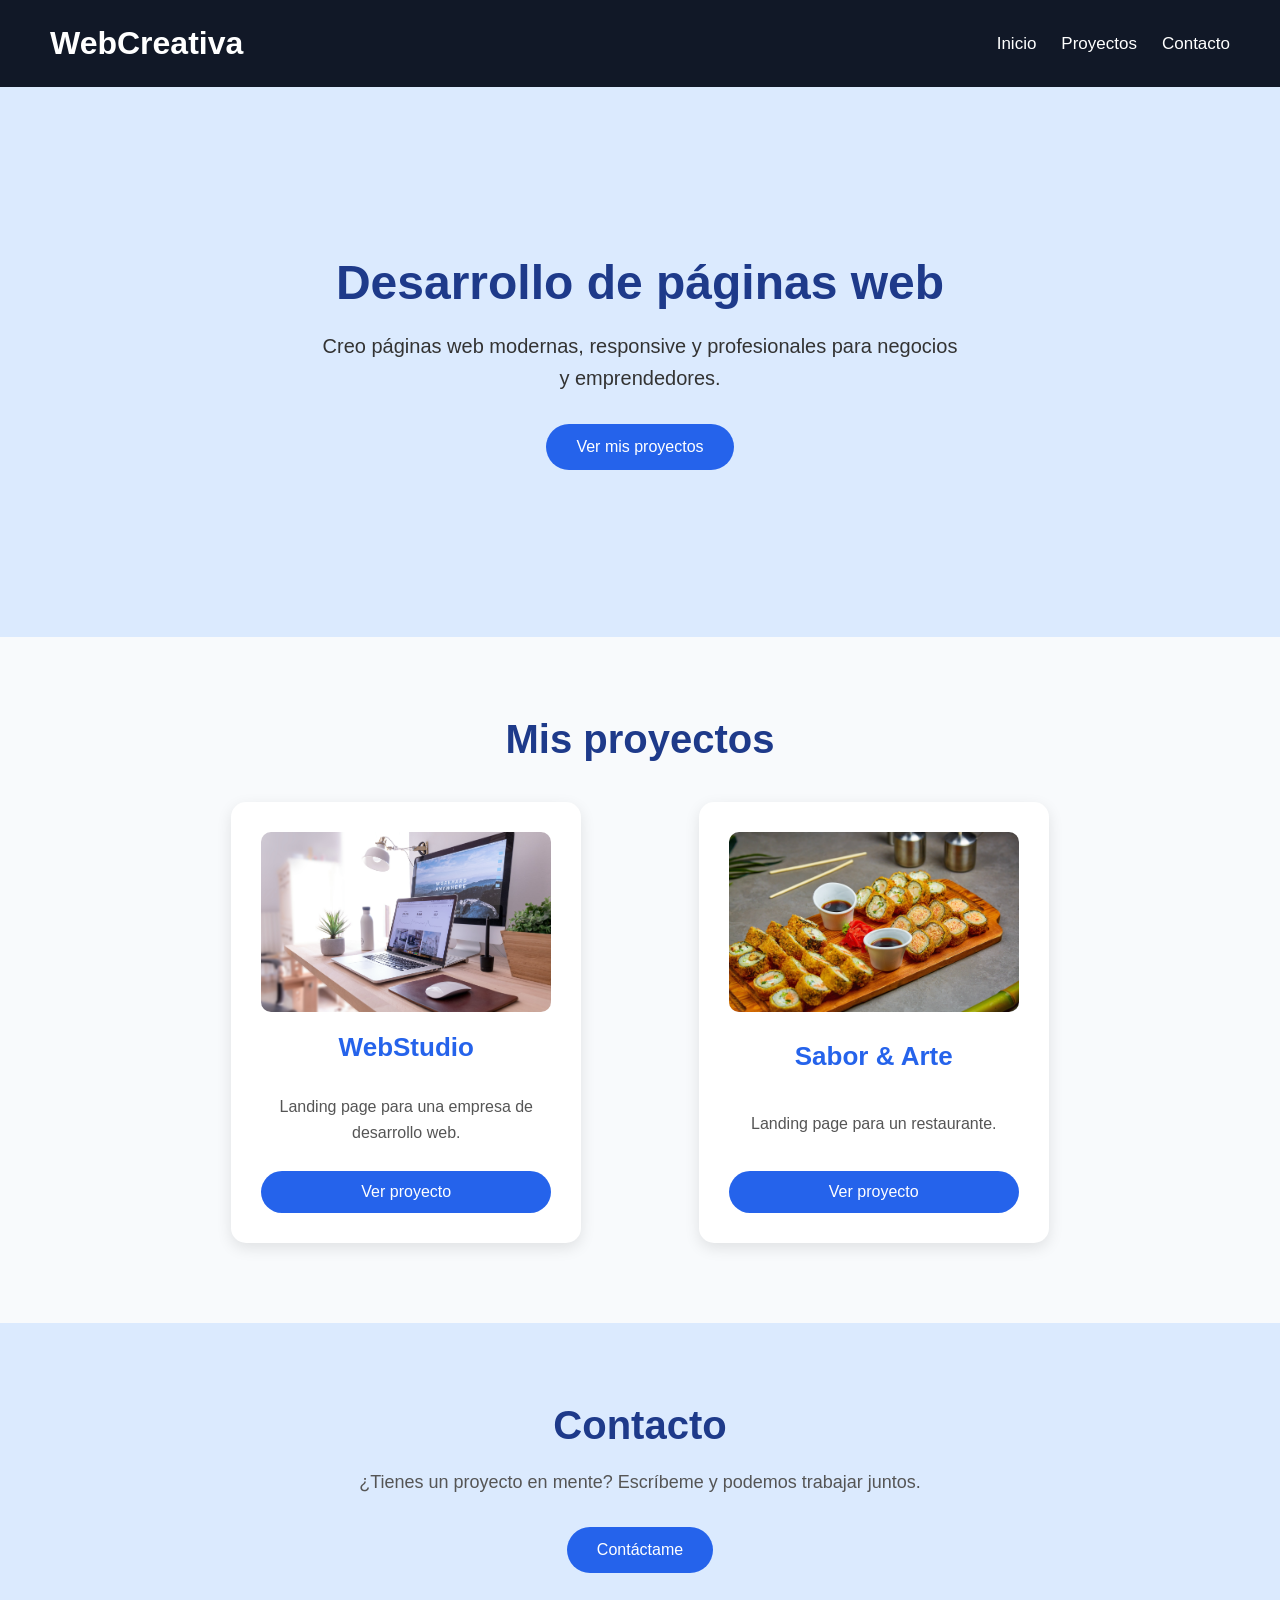
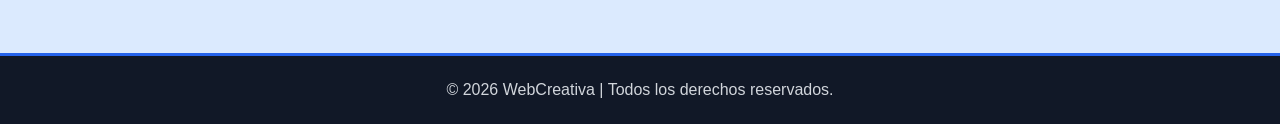
==== index.html @ 2a3e49f8 "Update index.html" ====
<!DOCTYPE html>
<html lang="es">
<head>
    <meta charset="UTF-8">
    <meta name="viewport" content="width=device-width, initial-scale=1.0">
    <meta name="description" content="WebCreativa: desarrollo de páginas web modernas, responsive y profesionales para negocios y emprendedores.">
    <meta name="keywords" content="desarrollo web, páginas web, diseño web, landing pages, WebCreativa">
    <title>WebCreativa | Desarrollo Web</title>
    <link rel="stylesheet" href="css/estilos.css">
</head>
<body>

    <header>
        <h1>WebCreativa</h1>

        <nav>
            <a href="#inicio">Inicio</a>
            <a href="#proyectos">Proyectos</a>
            <a href="#contacto">Contacto</a>
        </nav>
    </header>

    <main>

        <section id="inicio">
    <h2>Desarrollo de páginas web</h2>

    <p>
        Creo páginas web modernas, responsive y profesionales
        para negocios y emprendedores.
    </p>

    <a href="#proyectos" class="boton-hero">
        Ver mis proyectos
    </a>
</section>

    <section id="proyectos">
    <h2>Mis proyectos</h2>

    <div class="proyectos">

        <div class="proyecto-card">
            <img src="img/webstudio.jpg" alt="Vista previa del proyecto WebStudio" loading="lazy">       

            <h3>WebStudio</h3>

            <p>
                Landing page para una empresa de desarrollo web.
            </p>

            <a href="landing-pages/landing-02-webstudio/" target="_blank" rel="noopener noreferrer">
                Ver proyecto
            </a>
        </div>

        <div class="proyecto-card">
            <img src="img/sabor-arte.jpg" alt="Vista previa del proyecto Sabor & Arte" loading="lazy">

           <h3>Sabor & Arte</h3>

<p>
    Landing page para un restaurante.
</p>

<a href="landing-pages/landing-03-sabor-arte/" target="_blank" rel="noopener noreferrer">
    Ver proyecto
</a>
</div>

</div>

</section>
        
    <section id="contacto">
        
    <h2>Contacto</h2>

    <p>
        ¿Tienes un proyecto en mente? Escríbeme y podemos trabajar juntos.
    </p>

    <a href="mailto:contacto@webcreativa.com">
        Contáctame
    </a>
</section>

    </main>

    <footer>
        <p>© 2026 WebCreativa | Todos los derechos reservados.</p>
    </footer>

</body>
</html>
---- css/estilos.css ----
/* =========================
        RESET GENERAL
========================= */

* {
    box-sizing: border-box;
}

body {
    margin: 0;
    overflow-x: hidden;
    font-family: Arial, sans-serif;
    background-color: #f4f4f4;
    color: #333;
}

/* =========================
        HEADER
========================= */
                
header {
    background-color: #111827;
    padding: 25px 50px;
    display: flex;
    justify-content: space-between;
    align-items: center;
}

header h1 {
    color: white;
    margin: 0;
    font-size: 32px;
    transition: color 0.3s, transform 0.3s;
}

header h1:hover {
    color: #60a5fa;
    transform: scale(1.05);
}

nav {
    display: flex;
    gap: 25px;
}

nav a {
    color: white;
    text-decoration: none;
    font-size: 17px;
    transition: color 0.3s;
}

nav a:hover {
    color: #60a5fa;
}

nav a:focus-visible {
    outline: 2px solid #60a5fa;
    outline-offset: 4px;
}

/* =========================
        HERO
========================= */

#inicio {                
    min-height: 550px;
    background-color: #dbeafe;
    display: flex;
    flex-direction: column;
    justify-content: center;
    align-items: center;
    text-align: center;
    padding: 60px 20px;
}

#inicio h2 {
    font-size: 48px;
    color: #1e3a8a;
    margin: 0 0 20px;
    max-width: 800px;
}

#inicio p {
    font-size: 20px;
    line-height: 1.6;
    max-width: 650px;
    margin: 0;
}

/* =========================
        PROYECTOS
========================= */

#proyectos {
    padding: 80px 40px;
    text-align: center;
    background-color: #f8fafc;
}

#proyectos h2 {
    font-size: 40px;
    color: #1e3a8a;
    margin: 0 0 40px;
}

/* =========================
        CONTENEDOR PROYECTOS
========================= */

.proyectos {
    display: flex;
    justify-content: center;
    gap: 35px;
    flex-wrap: wrap;
    max-width: 900px;
    margin: 0 auto;
}

.proyecto-card {
    background-color: white;
    max-width: 350px;
    width: 100%;
    min-height: 400px;
    display: flex;
    flex-direction: column;
    justify-content: space-between;
    margin: 0 auto;
    padding: 30px;
    border-radius: 15px;
    box-shadow: 0 5px 15px rgba(0, 0, 0, 0.1);
    transition: transform 0.3s, box-shadow 0.3s;
    animation: aparecer 0.8s ease;
}

.proyecto-card img {
    width: 100%;
    height: 180px;
    object-fit: cover;
    border-radius: 10px;
    margin-bottom: 20px;
}

.proyecto-card:hover {
    transform: translateY(-8px);
    box-shadow: 0 10px 25px rgba(0, 0, 0, 0.15);
}

#proyectos h3 {
    font-size: 26px;
    color: #2563eb;
    margin: 0 0 15px;
}       

#proyectos p {
    color: #555;
    font-size: 16px;
    line-height: 1.6;
}

#proyectos a {
    display: inline-block;
    margin-top: 10px;
    padding: 12px 25px;
    background-color: #2563eb;
    color: white;
    text-decoration: none;
    border-radius: 25px;
    transition: background-color 0.3s, transform 0.3s, box-shadow 0.3s;
}

#proyectos a:hover {
    background-color: #1d4ed8;
    transform: translateY(-2px);
    box-shadow: 0 5px 15px rgba(37, 99, 235, 0.3);
}

#proyectos a:focus-visible {
    outline: 2px solid #1e3a8a;
    outline-offset: 4px;
}

/* =========================
        BOTÓN HERO
========================= */

.boton-hero {
    display: inline-block;
    margin-top: 30px;
    padding: 14px 30px;
    background-color: #2563eb;
    color: white;
    text-decoration: none;
    border-radius: 25px;
    transition: background-color 0.3s, transform 0.3s, box-shadow 0.3s;
    animation: aparecer 0.8s ease;
}

.boton-hero:hover {
    background-color: #1d4ed8;
    transform: translateY(-3px);
    box-shadow: 0 5px 15px rgba(37, 99, 235, 0.3);
}

.boton-hero:focus-visible {
    outline: 2px solid #1e3a8a;
    outline-offset: 4px;
}

/* =========================
        CONTACTO
========================= */

#contacto {
    padding: 80px 40px;
    text-align: center;
    background-color: #dbeafe;
}

#contacto h2 {
    font-size: 40px;
    color: #1e3a8a;
    margin: 0 0 20px;
}

#contacto p {
    font-size: 18px;
    color: #555;
    margin: 0 auto 30px;
    max-width: 600px;
    line-height: 1.6;
}

#contacto a {
    display: inline-block;
    padding: 14px 30px;
    background-color: #2563eb;
    color: white;
    text-decoration: none;
    border-radius: 25px;
    transition: background-color 0.3s, transform 0.3s, box-shadow 0.3s;
    animation: aparecer 0.8s ease;
}

#contacto a:hover {
    background-color: #1d4ed8;
    transform: translateY(-2px);
    box-shadow: 0 5px 15px rgba(37, 99, 235, 0.3);
}

#contacto a:focus-visible {
    outline: 2px solid #1e3a8a;
    outline-offset: 4px;
}

/* =========================
        FOOTER
========================= */

footer {
    background-color: #111827;
    color: white;
    text-align: center;
    padding: 25px;
    border-top: 3px solid #2563eb;
}

footer p {
    margin: 0;
    font-size: 16px;
    color: #d1d5db;
}

/* =========================
        RESPONSIVE
========================= */

@media (max-width: 768px) {

    header {
        flex-direction: column;
        gap: 20px;
        padding: 20px;
    }

    nav {
        flex-wrap: wrap;
        justify-content: center;
    }

  #inicio {
    min-height: 450px;
    padding: 50px 20px;
}

    #inicio h2 {
    font-size: 38px;
}

    #inicio p {
    font-size: 18px;
}

    #proyectos {
    padding: 60px 20px;
}

    #proyectos h2 {
    font-size: 34px;
}

  .proyectos {
    gap: 30px;
}

    .proyecto-card {
        width: 100%;
        max-width: 450px;
    }
}

@media (max-width: 480px) {

    header h1 {
        font-size: 26px;
    }

    nav {
        gap: 10px;
    }

    nav a {
        font-size: 15px;
    }

    #inicio {
    min-height: 400px;
    padding: 40px 15px;
}

   #inicio h2 {
    font-size: 30px;
}

#inicio p {
    font-size: 16px;
    line-height: 1.5;
}

    #proyectos {
    padding: 50px 15px;
}

    #proyectos h2 {
    font-size: 30px;
}

 .proyecto-card {
    padding: 25px;
    max-width: 320px;
    min-height: auto;
 }
.proyecto-card img {
    height: 160px;
}        
        #contacto {
        padding: 50px 15px;
    }

    #contacto h2 {
        font-size: 30px;
    }

    #contacto p {
    font-size: 16px;
    line-height: 1.5;
}

    #contacto a {
    width: 100%;
    max-width: 300px;
    padding: 14px 30px;
}
        
.boton-hero {
    width: 100%;
    max-width: 300px;
    text-align: center;
}

footer {
    padding: 20px 15px;
}

footer p {
    font-size: 14px;
    line-height: 1.5;
}
}
/* =========================
        DESPLAZAMIENTO SUAVE
========================= */

html {
    scroll-behavior: smooth;
}

/* =========================
        ANIMACIÓN PROYECTOS
========================= */

@keyframes aparecer {
    from {
        opacity: 0;
        transform: translateY(20px);
    }

    to {
        opacity: 1;
        transform: translateY(0);
    }
}
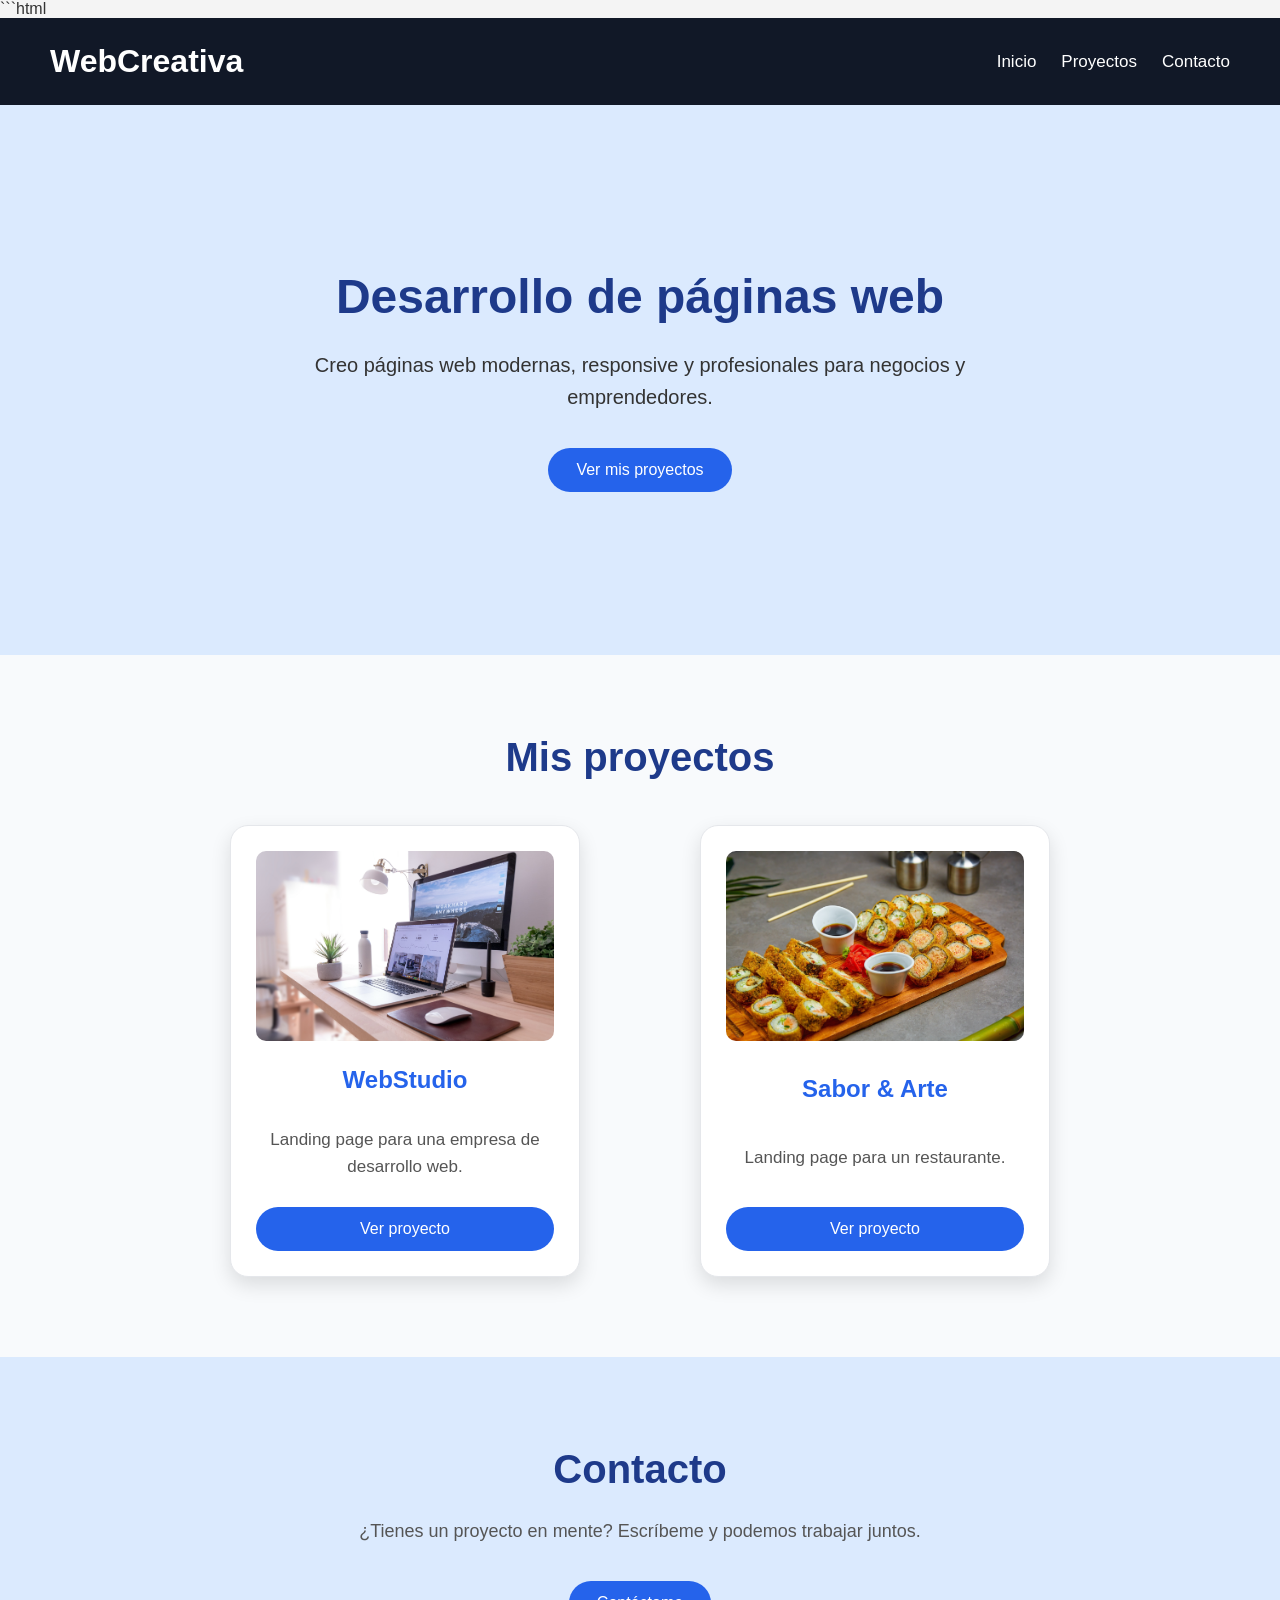
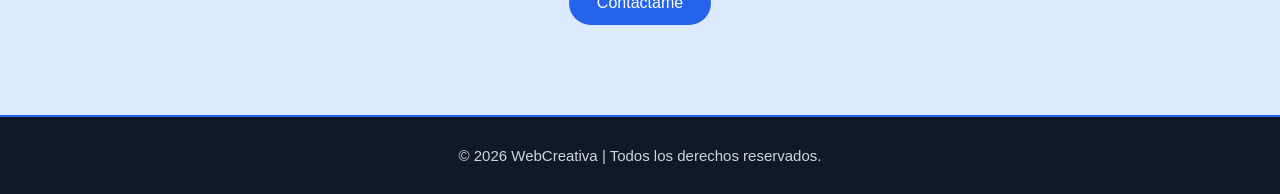
==== commit 4a059a19: "Update index.html" ====
--- a/index.html
+++ b/index.html
@@ -1,16 +1,23 @@
+```html
 <!DOCTYPE html>
 <html lang="es">
+
 <head>
     <meta charset="UTF-8">
     <meta name="viewport" content="width=device-width, initial-scale=1.0">
     <meta name="description" content="WebCreativa: desarrollo de páginas web modernas, responsive y profesionales para negocios y emprendedores.">
     <meta name="keywords" content="desarrollo web, páginas web, diseño web, landing pages, WebCreativa">
+    <meta name="author" content="WebCreativa">
+
     <title>WebCreativa | Desarrollo Web</title>
+
     <link rel="stylesheet" href="css/estilos.css">
 </head>
+
 <body>
 
     <header>
+
         <h1>WebCreativa</h1>
 
         <nav>
@@ -18,78 +25,134 @@
             <a href="#proyectos">Proyectos</a>
             <a href="#contacto">Contacto</a>
         </nav>
+
     </header>
+
 
     <main>
 
+        <!-- =========================
+                INICIO
+        ========================== -->
+
         <section id="inicio">
-    <h2>Desarrollo de páginas web</h2>
 
-    <p>
-        Creo páginas web modernas, responsive y profesionales
-        para negocios y emprendedores.
-    </p>
-
-    <a href="#proyectos" class="boton-hero">
-        Ver mis proyectos
-    </a>
-</section>
-
-    <section id="proyectos">
-    <h2>Mis proyectos</h2>
-
-    <div class="proyectos">
-
-        <div class="proyecto-card">
-            <img src="img/webstudio.jpg" alt="Vista previa del proyecto WebStudio" loading="lazy">       
-
-            <h3>WebStudio</h3>
+            <h2>Desarrollo de páginas web</h2>
 
             <p>
-                Landing page para una empresa de desarrollo web.
+                Creo páginas web modernas, responsive y profesionales
+                para negocios y emprendedores.
             </p>
 
-            <a href="landing-pages/landing-02-webstudio/" target="_blank" rel="noopener noreferrer">
-                Ver proyecto
+            <a href="#proyectos" class="boton-hero">
+                Ver mis proyectos
             </a>
-        </div>
 
-        <div class="proyecto-card">
-            <img src="img/sabor-arte.jpg" alt="Vista previa del proyecto Sabor & Arte" loading="lazy">
+        </section>
 
-           <h3>Sabor & Arte</h3>
 
-<p>
-    Landing page para un restaurante.
-</p>
+        <!-- =========================
+                PROYECTOS
+        ========================== -->
 
-<a href="landing-pages/landing-03-sabor-arte/" target="_blank" rel="noopener noreferrer">
-    Ver proyecto
-</a>
-</div>
+        <section id="proyectos">
 
-</div>
+            <h2>Mis proyectos</h2>
 
-</section>
-        
-    <section id="contacto">
-        
-    <h2>Contacto</h2>
+            <div class="proyectos">
 
-    <p>
-        ¿Tienes un proyecto en mente? Escríbeme y podemos trabajar juntos.
-    </p>
+                <div class="proyecto-card">
 
-    <a href="mailto:contacto@webcreativa.com">
-        Contáctame
-    </a>
-</section>
+                    <img
+                        src="img/webstudio.jpg"
+                        alt="Vista previa del proyecto WebStudio"
+                        loading="lazy"
+                        width="350"
+                        height="180"
+                    >
+
+                    <h3>WebStudio</h3>
+
+                    <p>
+                        Landing page para una empresa de desarrollo web.
+                    </p>
+
+                    <a
+                        href="landing-pages/landing-02-webstudio/"
+                        target="_blank"
+                        rel="noopener noreferrer"
+                    >
+                        Ver proyecto
+                    </a>
+
+                </div>
+
+
+                <div class="proyecto-card">
+
+                    <img
+                        src="img/sabor-arte.jpg"
+                        alt="Vista previa del proyecto Sabor & Arte"
+                        loading="lazy"
+                        width="350"
+                        height="180"
+                    >
+
+                    <h3>Sabor &amp; Arte</h3>
+
+                    <p>
+                        Landing page para un restaurante.
+                    </p>
+
+                    <a
+                        href="landing-pages/landing-03-sabor-arte/"
+                        target="_blank"
+                        rel="noopener noreferrer"
+                    >
+                        Ver proyecto
+                    </a>
+
+                </div>
+
+            </div>
+
+        </section>
+
+
+        <!-- =========================
+                CONTACTO
+        ========================== -->
+
+        <section id="contacto">
+
+            <h2>Contacto</h2>
+
+            <p>
+                ¿Tienes un proyecto en mente? Escríbeme y podemos trabajar juntos.
+            </p>
+
+            <a href="mailto:contacto@webcreativa.com">
+                Contáctame
+            </a>
+
+        </section>
 
     </main>
 
+
+    <!-- =========================
+            FOOTER
+    ========================== -->
+
     <footer>
-        <p>© 2026 WebCreativa | Todos los derechos reservados.</p>
+
+        <p>
+            © 2026 WebCreativa | Todos los derechos reservados.
+        </p>
+
     </footer>
 
 </body>
+
 </html>
+
--- a/css/estilos.css
+++ b/css/estilos.css
@@ -4,6 +4,10 @@
 
 * {
     box-sizing: border-box;
+}
+
+html {
+    scroll-behavior: smooth;
 }
 
 body {
@@ -14,10 +18,11 @@
     color: #333;
 }
 
+
 /* =========================
         HEADER
 ========================= */
-                
+
 header {
     background-color: #111827;
     padding: 25px 50px;
@@ -38,6 +43,11 @@
     transform: scale(1.05);
 }
 
+
+/* =========================
+        NAVEGACIÓN
+========================= */
+
 nav {
     display: flex;
     gap: 25px;
@@ -59,11 +69,12 @@
     outline-offset: 4px;
 }
 
+
 /* =========================
         HERO
 ========================= */
 
-#inicio {                
+#inicio {
     min-height: 550px;
     background-color: #dbeafe;
     display: flex;
@@ -77,16 +88,45 @@
 #inicio h2 {
     font-size: 48px;
     color: #1e3a8a;
-    margin: 0 0 20px;
+    margin: 0 0 25px;
     max-width: 800px;
 }
 
 #inicio p {
     font-size: 20px;
     line-height: 1.6;
-    max-width: 650px;
+    max-width: 700px;
     margin: 0;
 }
+
+
+/* =========================
+        BOTÓN HERO
+========================= */
+
+.boton-hero {
+    display: inline-block;
+    margin-top: 35px;
+    padding: 13px 28px;
+    background-color: #2563eb;
+    color: white;
+    text-decoration: none;
+    border-radius: 25px;
+    transition: background-color 0.3s, transform 0.3s, box-shadow 0.3s;
+    animation: aparecer 0.8s ease;
+}
+
+.boton-hero:hover {
+    background-color: #1d4ed8;
+    transform: translateY(-2px);
+    box-shadow: 0 8px 18px rgba(37, 99, 235, 0.3);
+}
+
+.boton-hero:focus-visible {
+    outline: 2px solid #1e3a8a;
+    outline-offset: 4px;
+}
+
 
 /* =========================
         PROYECTOS
@@ -101,8 +141,9 @@
 #proyectos h2 {
     font-size: 40px;
     color: #1e3a8a;
-    margin: 0 0 40px;
-}
+    margin: 0 0 45px;
+}
+
 
 /* =========================
         CONTENEDOR PROYECTOS
@@ -111,14 +152,20 @@
 .proyectos {
     display: flex;
     justify-content: center;
-    gap: 35px;
+    gap: 40px;
     flex-wrap: wrap;
     max-width: 900px;
     margin: 0 auto;
 }
 
+
+/* =========================
+        TARJETAS
+========================= */
+
 .proyecto-card {
     background-color: white;
+    border: 1px solid #e5e7eb;
     max-width: 350px;
     width: 100%;
     min-height: 400px;
@@ -126,42 +173,54 @@
     flex-direction: column;
     justify-content: space-between;
     margin: 0 auto;
-    padding: 30px;
-    border-radius: 15px;
-    box-shadow: 0 5px 15px rgba(0, 0, 0, 0.1);
-    transition: transform 0.3s, box-shadow 0.3s;
+    padding: 25px;
+    border-radius: 18px;
+    box-shadow: 0 8px 20px rgba(0, 0, 0, 0.12);
+    transition: transform 0.3s ease, box-shadow 0.3s ease;
     animation: aparecer 0.8s ease;
+    overflow: hidden;
 }
 
 .proyecto-card img {
     width: 100%;
-    height: 180px;
+    height: 190px;
     object-fit: cover;
     border-radius: 10px;
-    margin-bottom: 20px;
+    margin-bottom: 25px;
+    transition: transform 0.4s ease;
 }
 
 .proyecto-card:hover {
-    transform: translateY(-8px);
+    transform: translateY(-10px);
     box-shadow: 0 10px 25px rgba(0, 0, 0, 0.15);
 }
 
+
+/* =========================
+        CONTENIDO TARJETAS
+========================= */
+
 #proyectos h3 {
-    font-size: 26px;
+    font-size: 24px;
     color: #2563eb;
     margin: 0 0 15px;
-}       
+}
 
 #proyectos p {
     color: #555;
-    font-size: 16px;
+    font-size: 17px;
     line-height: 1.6;
 }
+
+
+/* =========================
+        BOTONES PROYECTOS
+========================= */
 
 #proyectos a {
     display: inline-block;
     margin-top: 10px;
-    padding: 12px 25px;
+    padding: 13px 28px;
     background-color: #2563eb;
     color: white;
     text-decoration: none;
@@ -180,14 +239,39 @@
     outline-offset: 4px;
 }
 
-/* =========================
-        BOTÓN HERO
-========================= */
-
-.boton-hero {
+
+/* =========================
+        CONTACTO
+========================= */
+
+#contacto {
+    padding: 90px 40px;
+    text-align: center;
+    background-color: #dbeafe;
+}
+
+#contacto h2 {
+    font-size: 40px;
+    color: #1e3a8a;
+    margin: 0 0 25px;
+}
+
+#contacto p {
+    font-size: 18px;
+    color: #555;
+    margin: 0 auto 35px;
+    max-width: 650px;
+    line-height: 1.6;
+}
+
+
+/* =========================
+        BOTÓN CONTACTO
+========================= */
+
+#contacto a {
     display: inline-block;
-    margin-top: 30px;
-    padding: 14px 30px;
+    padding: 13px 28px;
     background-color: #2563eb;
     color: white;
     text-decoration: none;
@@ -196,56 +280,10 @@
     animation: aparecer 0.8s ease;
 }
 
-.boton-hero:hover {
+#contacto a:hover {
     background-color: #1d4ed8;
     transform: translateY(-3px);
-    box-shadow: 0 5px 15px rgba(37, 99, 235, 0.3);
-}
-
-.boton-hero:focus-visible {
-    outline: 2px solid #1e3a8a;
-    outline-offset: 4px;
-}
-
-/* =========================
-        CONTACTO
-========================= */
-
-#contacto {
-    padding: 80px 40px;
-    text-align: center;
-    background-color: #dbeafe;
-}
-
-#contacto h2 {
-    font-size: 40px;
-    color: #1e3a8a;
-    margin: 0 0 20px;
-}
-
-#contacto p {
-    font-size: 18px;
-    color: #555;
-    margin: 0 auto 30px;
-    max-width: 600px;
-    line-height: 1.6;
-}
-
-#contacto a {
-    display: inline-block;
-    padding: 14px 30px;
-    background-color: #2563eb;
-    color: white;
-    text-decoration: none;
-    border-radius: 25px;
-    transition: background-color 0.3s, transform 0.3s, box-shadow 0.3s;
-    animation: aparecer 0.8s ease;
-}
-
-#contacto a:hover {
-    background-color: #1d4ed8;
-    transform: translateY(-2px);
-    box-shadow: 0 5px 15px rgba(37, 99, 235, 0.3);
+    box-shadow: 0 8px 18px rgba(37, 99, 235, 0.3);
 }
 
 #contacto a:focus-visible {
@@ -253,6 +291,7 @@
     outline-offset: 4px;
 }
 
+
 /* =========================
         FOOTER
 ========================= */
@@ -261,18 +300,49 @@
     background-color: #111827;
     color: white;
     text-align: center;
-    padding: 25px;
-    border-top: 3px solid #2563eb;
+    padding: 30px 25px;
+    border-top: 2px solid #2563eb;
 }
 
 footer p {
     margin: 0;
-    font-size: 16px;
+    font-size: 15px;
     color: #d1d5db;
 }
 
-/* =========================
-        RESPONSIVE
+
+/* =========================
+        ANIMACIONES
+========================= */
+
+@keyframes aparecer {
+    from {
+        opacity: 0;
+        transform: translateY(20px);
+    }
+
+    to {
+        opacity: 1;
+        transform: translateY(0);
+    }
+}
+
+
+/* =========================
+        EFECTO IMAGEN
+========================= */
+
+@media (hover: hover) {
+
+    .proyecto-card:hover img {
+        transform: scale(1.05);
+    }
+
+}
+
+
+/* =========================
+        RESPONSIVE 768px
 ========================= */
 
 @media (max-width: 768px) {
@@ -286,38 +356,45 @@
     nav {
         flex-wrap: wrap;
         justify-content: center;
-    }
-
-  #inicio {
-    min-height: 450px;
-    padding: 50px 20px;
-}
+        gap: 15px;
+    }
+
+    #inicio {
+        min-height: 450px;
+        padding: 50px 20px;
+    }
 
     #inicio h2 {
-    font-size: 38px;
-}
+        font-size: 38px;
+    }
 
     #inicio p {
-    font-size: 18px;
-}
+        font-size: 18px;
+    }
 
     #proyectos {
-    padding: 60px 20px;
-}
+        padding: 60px 20px;
+    }
 
     #proyectos h2 {
-    font-size: 34px;
-}
-
-  .proyectos {
-    gap: 30px;
-}
+        font-size: 34px;
+    }
+
+    .proyectos {
+        gap: 25px;
+    }
 
     .proyecto-card {
         width: 100%;
         max-width: 450px;
     }
-}
+
+}
+
+
+/* =========================
+        RESPONSIVE 480px
+========================= */
 
 @media (max-width: 480px) {
 
@@ -326,7 +403,7 @@
     }
 
     nav {
-        gap: 10px;
+        gap: 15px;
     }
 
     nav a {
@@ -334,36 +411,38 @@
     }
 
     #inicio {
-    min-height: 400px;
-    padding: 40px 15px;
-}
-
-   #inicio h2 {
-    font-size: 30px;
-}
-
-#inicio p {
-    font-size: 16px;
-    line-height: 1.5;
-}
+        min-height: 400px;
+        padding: 40px 15px;
+    }
+
+    #inicio h2 {
+        font-size: 30px;
+    }
+
+    #inicio p {
+        font-size: 16px;
+        line-height: 1.5;
+    }
 
     #proyectos {
-    padding: 50px 15px;
-}
+        padding: 50px 15px;
+    }
 
     #proyectos h2 {
-    font-size: 30px;
-}
-
- .proyecto-card {
-    padding: 25px;
-    max-width: 320px;
-    min-height: auto;
- }
-.proyecto-card img {
-    height: 160px;
-}        
-        #contacto {
+        font-size: 30px;
+    }
+
+    .proyecto-card {
+        padding: 25px;
+        max-width: 320px;
+        min-height: auto;
+    }
+
+    .proyecto-card img {
+        height: 160px;
+    }
+
+    #contacto {
         padding: 50px 15px;
     }
 
@@ -372,51 +451,29 @@
     }
 
     #contacto p {
-    font-size: 16px;
-    line-height: 1.5;
-}
+        font-size: 16px;
+        line-height: 1.5;
+    }
 
     #contacto a {
-    width: 100%;
-    max-width: 300px;
-    padding: 14px 30px;
-}
-        
-.boton-hero {
-    width: 100%;
-    max-width: 300px;
-    text-align: center;
-}
-
-footer {
-    padding: 20px 15px;
-}
-
-footer p {
-    font-size: 14px;
-    line-height: 1.5;
-}
-}
-/* =========================
-        DESPLAZAMIENTO SUAVE
-========================= */
-
-html {
-    scroll-behavior: smooth;
-}
-
-/* =========================
-        ANIMACIÓN PROYECTOS
-========================= */
-
-@keyframes aparecer {
-    from {
-        opacity: 0;
-        transform: translateY(20px);
-    }
-
-    to {
-        opacity: 1;
-        transform: translateY(0);
-    }
-}
+        width: 100%;
+        max-width: 300px;
+        padding: 14px 30px;
+    }
+
+    .boton-hero {
+        width: 100%;
+        max-width: 300px;
+        text-align: center;
+    }
+
+    footer {
+        padding: 20px 15px;
+    }
+
+    footer p {
+        font-size: 14px;
+        line-height: 1.5;
+    }
+
+}
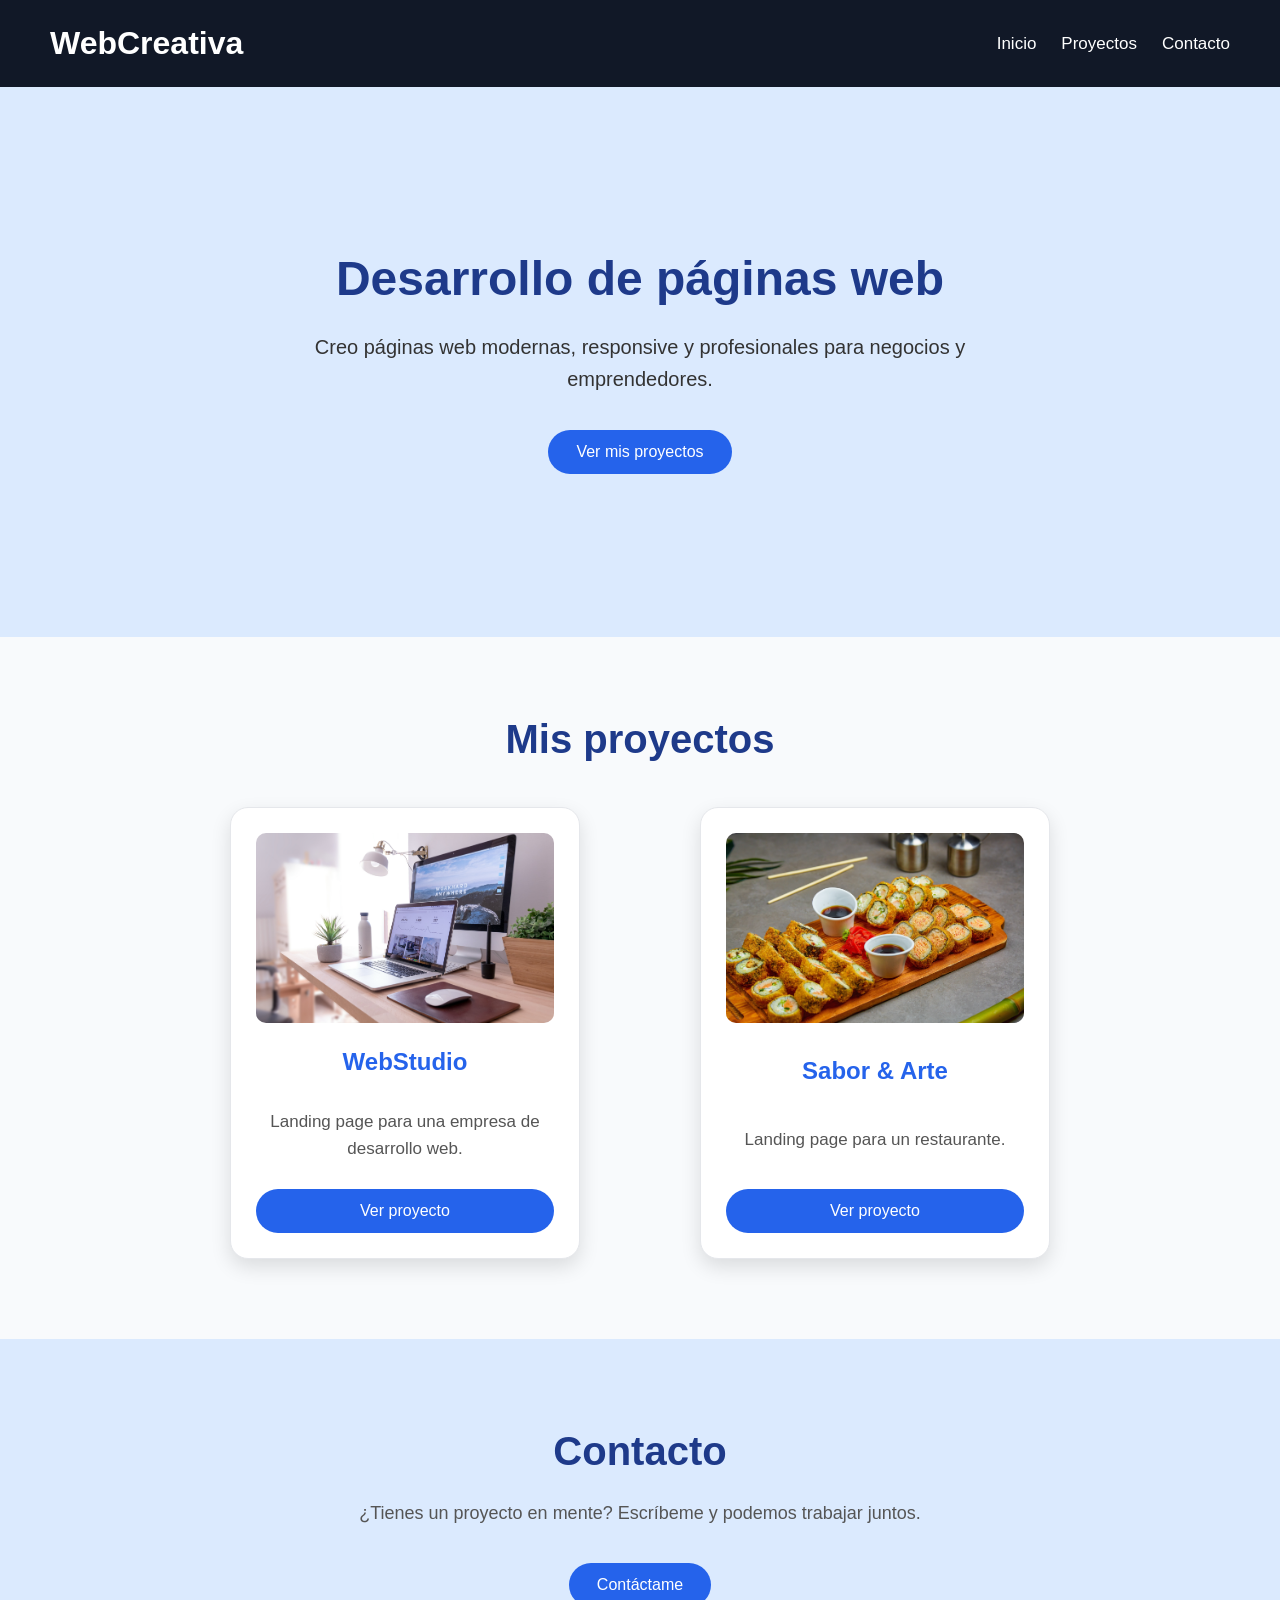
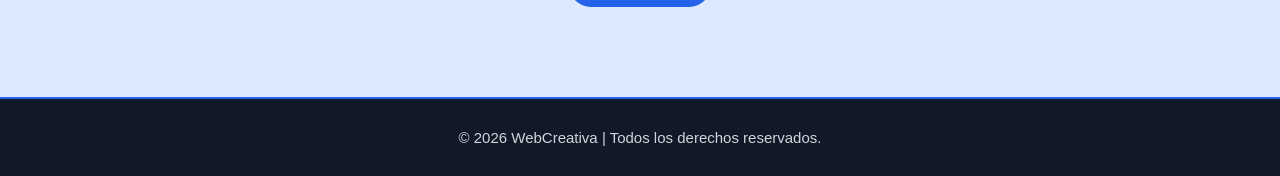
==== commit 10671563: "Update index.html" ====
--- a/index.html
+++ b/index.html
@@ -1,23 +1,18 @@
-```html
 <!DOCTYPE html>
 <html lang="es">
-
 <head>
     <meta charset="UTF-8">
     <meta name="viewport" content="width=device-width, initial-scale=1.0">
     <meta name="description" content="WebCreativa: desarrollo de páginas web modernas, responsive y profesionales para negocios y emprendedores.">
     <meta name="keywords" content="desarrollo web, páginas web, diseño web, landing pages, WebCreativa">
     <meta name="author" content="WebCreativa">
-
     <title>WebCreativa | Desarrollo Web</title>
-
     <link rel="stylesheet" href="css/estilos.css">
 </head>
 
 <body>
 
     <header>
-
         <h1>WebCreativa</h1>
 
         <nav>
@@ -25,18 +20,11 @@
             <a href="#proyectos">Proyectos</a>
             <a href="#contacto">Contacto</a>
         </nav>
-
     </header>
-
 
     <main>
 
-        <!-- =========================
-                INICIO
-        ========================== -->
-
         <section id="inicio">
-
             <h2>Desarrollo de páginas web</h2>
 
             <p>
@@ -47,29 +35,15 @@
             <a href="#proyectos" class="boton-hero">
                 Ver mis proyectos
             </a>
-
         </section>
 
-
-        <!-- =========================
-                PROYECTOS
-        ========================== -->
-
         <section id="proyectos">
-
             <h2>Mis proyectos</h2>
 
             <div class="proyectos">
 
                 <div class="proyecto-card">
-
-                    <img
-                        src="img/webstudio.jpg"
-                        alt="Vista previa del proyecto WebStudio"
-                        loading="lazy"
-                        width="350"
-                        height="180"
-                    >
+                    <img src="img/webstudio.jpg" alt="Vista previa del proyecto WebStudio" loading="lazy" width="350" height="180">
 
                     <h3>WebStudio</h3>
 
@@ -77,26 +51,13 @@
                         Landing page para una empresa de desarrollo web.
                     </p>
 
-                    <a
-                        href="landing-pages/landing-02-webstudio/"
-                        target="_blank"
-                        rel="noopener noreferrer"
-                    >
+                    <a href="landing-pages/landing-02-webstudio/" target="_blank" rel="noopener noreferrer">
                         Ver proyecto
                     </a>
-
                 </div>
 
-
                 <div class="proyecto-card">
-
-                    <img
-                        src="img/sabor-arte.jpg"
-                        alt="Vista previa del proyecto Sabor & Arte"
-                        loading="lazy"
-                        width="350"
-                        height="180"
-                    >
+                    <img src="img/sabor-arte.jpg" alt="Vista previa del proyecto Sabor & Arte" loading="lazy" width="350" height="180">
 
                     <h3>Sabor &amp; Arte</h3>
 
@@ -104,27 +65,15 @@
                         Landing page para un restaurante.
                     </p>
 
-                    <a
-                        href="landing-pages/landing-03-sabor-arte/"
-                        target="_blank"
-                        rel="noopener noreferrer"
-                    >
+                    <a href="landing-pages/landing-03-sabor-arte/" target="_blank" rel="noopener noreferrer">
                         Ver proyecto
                     </a>
-
                 </div>
 
             </div>
-
         </section>
 
-
-        <!-- =========================
-                CONTACTO
-        ========================== -->
-
         <section id="contacto">
-
             <h2>Contacto</h2>
 
             <p>
@@ -134,25 +83,15 @@
             <a href="mailto:contacto@webcreativa.com">
                 Contáctame
             </a>
-
         </section>
 
     </main>
 
-
-    <!-- =========================
-            FOOTER
-    ========================== -->
-
     <footer>
-
-        <p>
-            © 2026 WebCreativa | Todos los derechos reservados.
-        </p>
-
+        <p>© 2026 WebCreativa | Todos los derechos reservados.</p>
     </footer>
 
 </body>
-
 </html>
 
+
